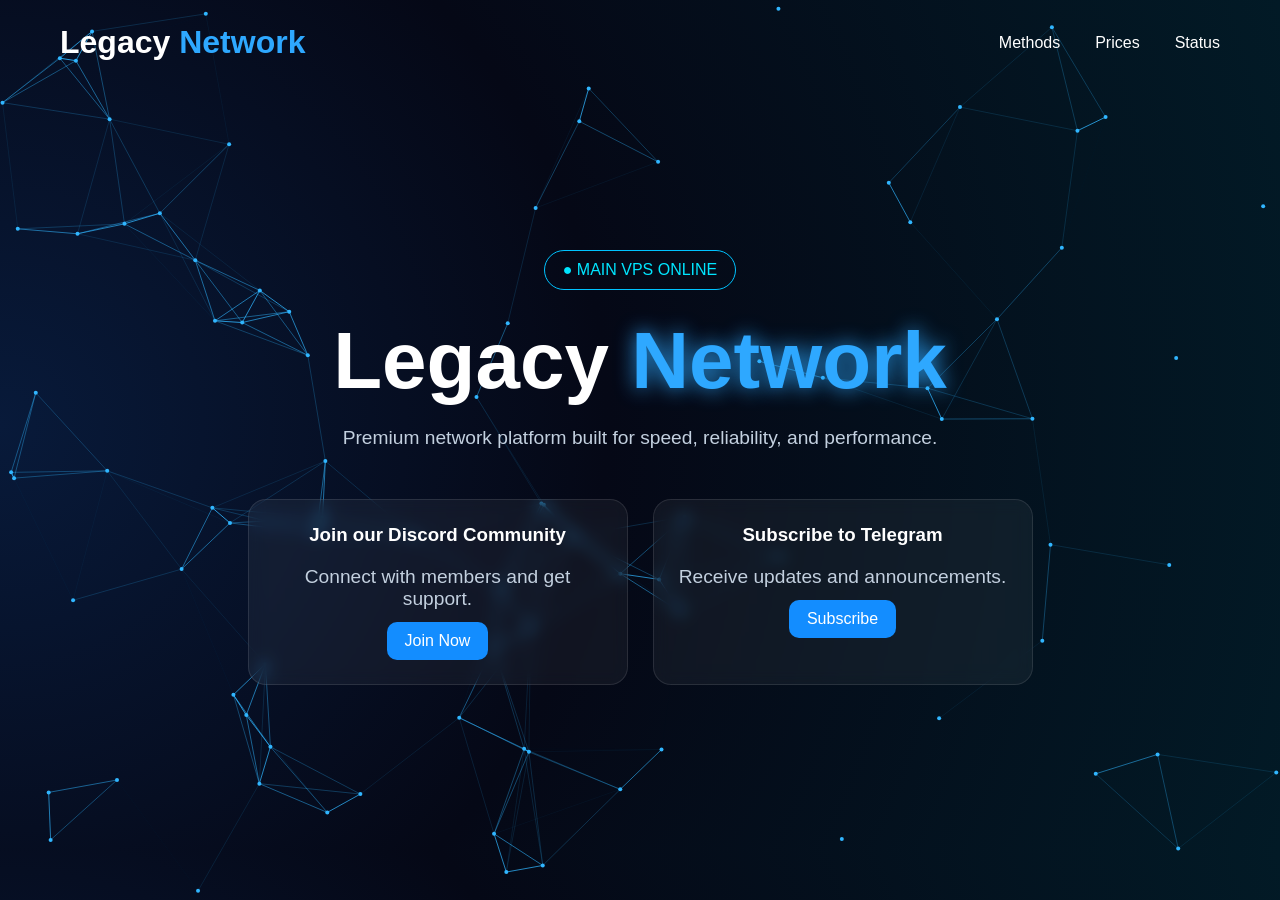
==== index.html @ 8686ea18 "Add files via upload" ====
<!DOCTYPE html>
<html lang="en">
<head>
<meta charset="UTF-8">
<meta name="viewport" content="width=device-width, initial-scale=1.0">
<title>Legacy Network</title>
<style>
*{margin:0;padding:0;box-sizing:border-box}
body{
    font-family:Arial,Helvetica,sans-serif;
    background:radial-gradient(circle at left,#081a3a 0%,#050816 45%,#021a26 100%);
    color:#fff;
    overflow:hidden;
}
#particles{
    position:fixed;
    inset:0;
    z-index:0;
}
.content{position:relative;z-index:1;}
nav{display:flex;justify-content:space-between;align-items:center;padding:24px 60px}
.logo{font-size:2rem;font-weight:800}
.logo span{color:#2ea8ff}
nav ul{display:flex;gap:35px;list-style:none}
nav a{color:white;text-decoration:none}
.hero{
    min-height:85vh;
    display:flex;flex-direction:column;
    justify-content:center;align-items:center;
    text-align:center;padding:20px;
}
.badge{
    border:1px solid #00c3ff;
    color:#00e5ff;
    padding:10px 18px;
    border-radius:999px;
    margin-bottom:25px;
}
h1{font-size:5rem}
.blue{color:#2ea8ff;text-shadow:0 0 20px rgba(46,168,255,.9)}
.hero p{max-width:700px;color:#c3d0df;margin-top:20px;font-size:1.2rem}
.cards{display:flex;gap:25px;margin-top:50px;flex-wrap:wrap;justify-content:center}
.card{
    width:380px;padding:24px;border-radius:18px;
    background:rgba(255,255,255,.05);
    border:1px solid rgba(255,255,255,.1);
    backdrop-filter:blur(8px);
}
.btn{
    display:inline-block;margin-top:12px;padding:10px 18px;
    background:#138dff;color:white;text-decoration:none;border-radius:10px;
}
</style>
</head>
<body>
<canvas id="particles"></canvas>

<div class="content">
<nav>
<div class="logo">Legacy <span>Network</span></div>
<ul><li><a href="#">Methods</a></li><li><a href="#">Prices</a></li><li><a href="#">Status</a></li></ul>
</nav>

<section class="hero">
<div class="badge">● MAIN VPS ONLINE</div>
<h1>Legacy <span class="blue">Network</span></h1>
<p>Premium network platform built for speed, reliability, and performance.</p>

<div class="cards">
<div class="card"><h3>Join our Discord Community</h3><p>Connect with members and get support.</p><a href="#" class="btn">Join Now</a></div>
<div class="card"><h3>Subscribe to Telegram</h3><p>Receive updates and announcements.</p><a href="#" class="btn">Subscribe</a></div>
</div>
</section>
</div>

<script>
const canvas=document.getElementById("particles");
const ctx=canvas.getContext("2d");
let w,h,particles=[];
function resize(){
  w=canvas.width=window.innerWidth;
  h=canvas.height=window.innerHeight;
}
resize();
window.addEventListener("resize",resize);

for(let i=0;i<90;i++){
 particles.push({
   x:Math.random()*w,y:Math.random()*h,
   vx:(Math.random()-.5)*0.7,
   vy:(Math.random()-.5)*0.7
 });
}

function animate(){
 ctx.clearRect(0,0,w,h);

 for(let p of particles){
   p.x+=p.vx; p.y+=p.vy;
   if(p.x<0||p.x>w) p.vx*=-1;
   if(p.y<0||p.y>h) p.vy*=-1;

   ctx.beginPath();
   ctx.arc(p.x,p.y,2,0,Math.PI*2);
   ctx.fillStyle="#31b6ff";
   ctx.fill();
 }

 for(let i=0;i<particles.length;i++){
   for(let j=i+1;j<particles.length;j++){
     const dx=particles[i].x-particles[j].x;
     const dy=particles[i].y-particles[j].y;
     const d=Math.sqrt(dx*dx+dy*dy);
     if(d<140){
       ctx.strokeStyle=`rgba(49,182,255,${1-d/140})`;
       ctx.beginPath();
       ctx.moveTo(particles[i].x,particles[i].y);
       ctx.lineTo(particles[j].x,particles[j].y);
       ctx.stroke();
     }
   }
 }
 requestAnimationFrame(animate);
}
animate();
</script>
</body>
</html>
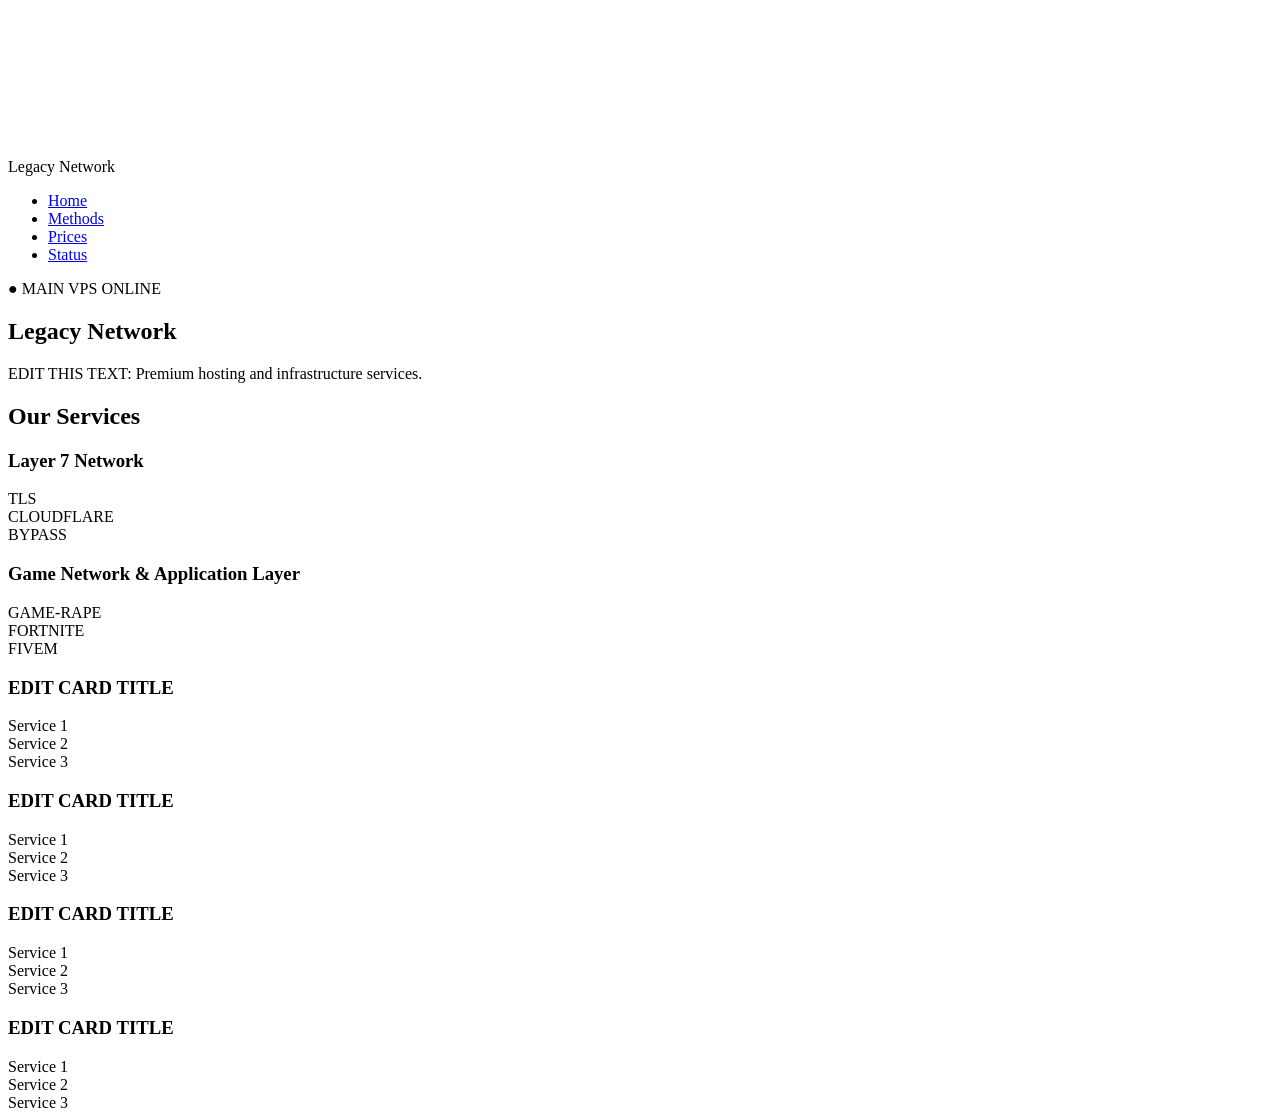
==== commit df28846c: "Add files via upload" ====
--- a/index.html
+++ b/index.html
@@ -1,128 +1,12 @@
-<!DOCTYPE html>
-<html lang="en">
-<head>
-<meta charset="UTF-8">
-<meta name="viewport" content="width=device-width, initial-scale=1.0">
-<title>Legacy Network</title>
-<style>
-*{margin:0;padding:0;box-sizing:border-box}
-body{
-    font-family:Arial,Helvetica,sans-serif;
-    background:radial-gradient(circle at left,#081a3a 0%,#050816 45%,#021a26 100%);
-    color:#fff;
-    overflow:hidden;
-}
-#particles{
-    position:fixed;
-    inset:0;
-    z-index:0;
-}
-.content{position:relative;z-index:1;}
-nav{display:flex;justify-content:space-between;align-items:center;padding:24px 60px}
-.logo{font-size:2rem;font-weight:800}
-.logo span{color:#2ea8ff}
-nav ul{display:flex;gap:35px;list-style:none}
-nav a{color:white;text-decoration:none}
-.hero{
-    min-height:85vh;
-    display:flex;flex-direction:column;
-    justify-content:center;align-items:center;
-    text-align:center;padding:20px;
-}
-.badge{
-    border:1px solid #00c3ff;
-    color:#00e5ff;
-    padding:10px 18px;
-    border-radius:999px;
-    margin-bottom:25px;
-}
-h1{font-size:5rem}
-.blue{color:#2ea8ff;text-shadow:0 0 20px rgba(46,168,255,.9)}
-.hero p{max-width:700px;color:#c3d0df;margin-top:20px;font-size:1.2rem}
-.cards{display:flex;gap:25px;margin-top:50px;flex-wrap:wrap;justify-content:center}
-.card{
-    width:380px;padding:24px;border-radius:18px;
-    background:rgba(255,255,255,.05);
-    border:1px solid rgba(255,255,255,.1);
-    backdrop-filter:blur(8px);
-}
-.btn{
-    display:inline-block;margin-top:12px;padding:10px 18px;
-    background:#138dff;color:white;text-decoration:none;border-radius:10px;
-}
-</style>
-</head>
-<body>
-<canvas id="particles"></canvas>
-
-<div class="content">
-<nav>
-<div class="logo">Legacy <span>Network</span></div>
-<ul><li><a href="#">Methods</a></li><li><a href="#">Prices</a></li><li><a href="#">Status</a></li></ul>
-</nav>
-
-<section class="hero">
-<div class="badge">● MAIN VPS ONLINE</div>
-<h1>Legacy <span class="blue">Network</span></h1>
-<p>Premium network platform built for speed, reliability, and performance.</p>
-
-<div class="cards">
-<div class="card"><h3>Join our Discord Community</h3><p>Connect with members and get support.</p><a href="#" class="btn">Join Now</a></div>
-<div class="card"><h3>Subscribe to Telegram</h3><p>Receive updates and announcements.</p><a href="#" class="btn">Subscribe</a></div>
-</div>
-</section>
-</div>
-
-<script>
-const canvas=document.getElementById("particles");
-const ctx=canvas.getContext("2d");
-let w,h,particles=[];
-function resize(){
-  w=canvas.width=window.innerWidth;
-  h=canvas.height=window.innerHeight;
-}
-resize();
-window.addEventListener("resize",resize);
-
-for(let i=0;i<90;i++){
- particles.push({
-   x:Math.random()*w,y:Math.random()*h,
-   vx:(Math.random()-.5)*0.7,
-   vy:(Math.random()-.5)*0.7
- });
-}
-
-function animate(){
- ctx.clearRect(0,0,w,h);
-
- for(let p of particles){
-   p.x+=p.vx; p.y+=p.vy;
-   if(p.x<0||p.x>w) p.vx*=-1;
-   if(p.y<0||p.y>h) p.vy*=-1;
-
-   ctx.beginPath();
-   ctx.arc(p.x,p.y,2,0,Math.PI*2);
-   ctx.fillStyle="#31b6ff";
-   ctx.fill();
- }
-
- for(let i=0;i<particles.length;i++){
-   for(let j=i+1;j<particles.length;j++){
-     const dx=particles[i].x-particles[j].x;
-     const dy=particles[i].y-particles[j].y;
-     const d=Math.sqrt(dx*dx+dy*dy);
-     if(d<140){
-       ctx.strokeStyle=`rgba(49,182,255,${1-d/140})`;
-       ctx.beginPath();
-       ctx.moveTo(particles[i].x,particles[i].y);
-       ctx.lineTo(particles[j].x,particles[j].y);
-       ctx.stroke();
-     }
-   }
- }
- requestAnimationFrame(animate);
-}
-animate();
-</script>
-</body>
-</html>
+<html><head><link rel='stylesheet' href='css/style.css'></head><body><canvas id='particles'></canvas><div class='content'><nav><div class='logo'>Legacy <span>Network</span></div>
+<ul><li><a href='index.html'>Home</a></li><li><a href='methods.html'>Methods</a></li><li><a href='prices.html'>Prices</a></li><li><a href='status.html'>Status</a></li></ul></nav>
+<section class='hero'><div><div class='badge'>● MAIN VPS ONLINE</div><h1>Legacy <span class='blue'>Network</span></h1><p class='subtitle'>EDIT THIS TEXT: Premium hosting and infrastructure services.</p></div></section>
+<h2 class='section-title'>Our Services</h2>
+<div class='cards'>
+<div class='card'><h3>Layer 7 Network</h3><div class='item'>TLS</div><div class='item'>CLOUDFLARE</div><div class='item'>BYPASS</div></div>
+<div class='card'><h3>Game Network & Application Layer</h3><div class='item'>GAME-RAPE</div><div class='item'>FORTNITE</div><div class='item'>FIVEM</div></div>
+<div class='card'><h3>EDIT CARD TITLE</h3><div class='item'>Service 1</div><div class='item'>Service 2</div><div class='item'>Service 3</div></div>
+<div class='card'><h3>EDIT CARD TITLE</h3><div class='item'>Service 1</div><div class='item'>Service 2</div><div class='item'>Service 3</div></div>
+<div class='card'><h3>EDIT CARD TITLE</h3><div class='item'>Service 1</div><div class='item'>Service 2</div><div class='item'>Service 3</div></div>
+<div class='card'><h3>EDIT CARD TITLE</h3><div class='item'>Service 1</div><div class='item'>Service 2</div><div class='item'>Service 3</div></div>
+</div></div><script src='js/particles.js'></script></body></html>
